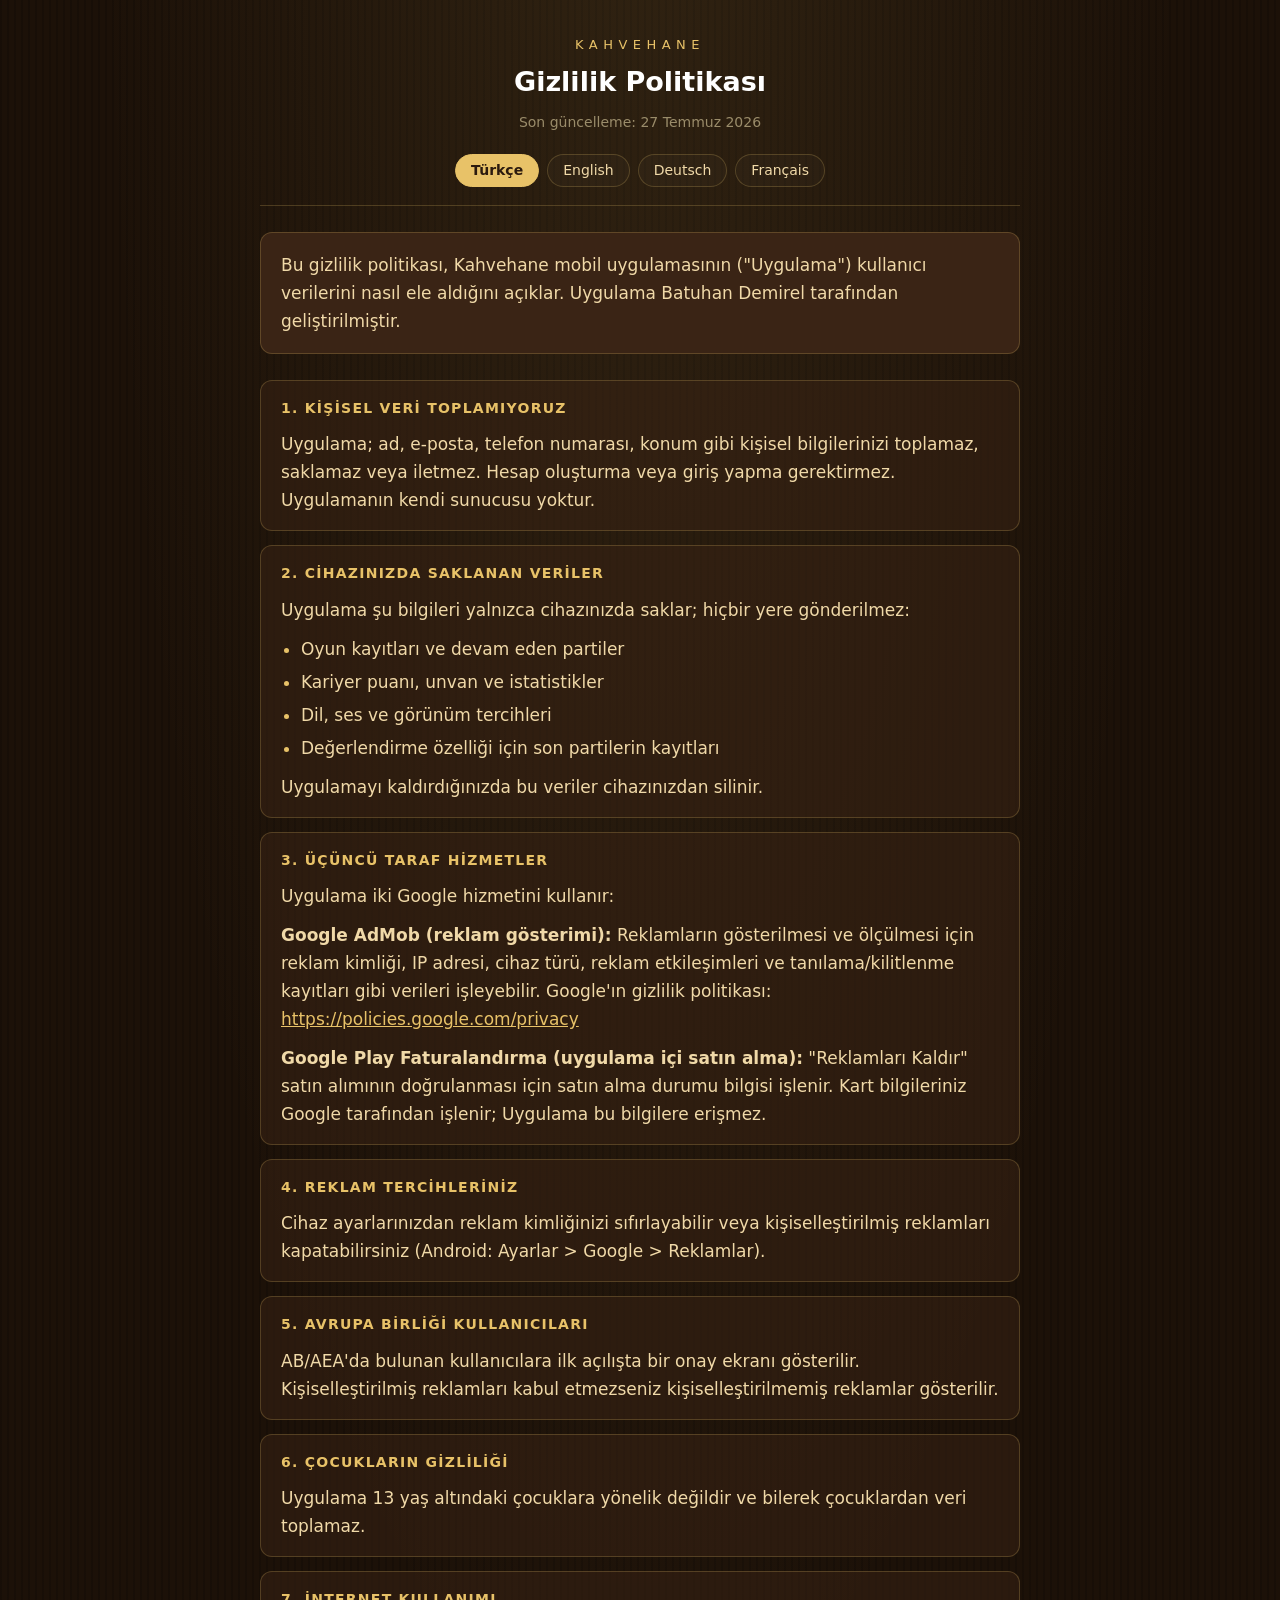
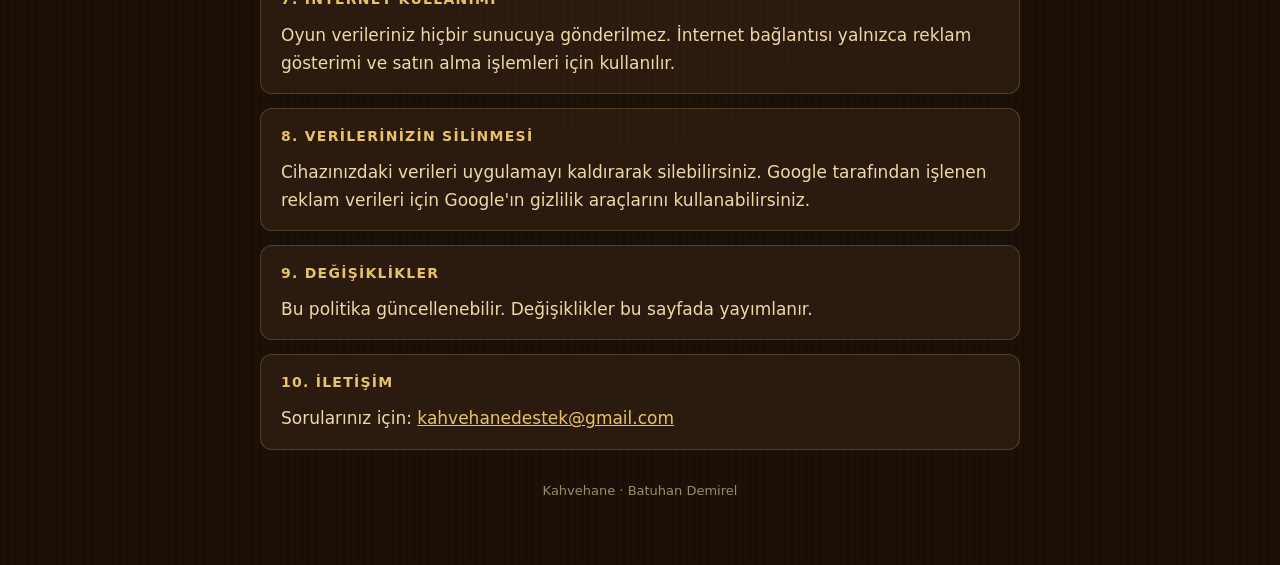
==== gizlilik/index.html @ 95388bab "Add files via upload" ====
<!DOCTYPE html>
<html lang="tr">
<head>
<meta charset="utf-8">
<meta name="viewport" content="width=device-width, initial-scale=1">
<meta name="robots" content="index, follow">
<title>Kahvehane — Gizlilik Politikası</title>
<meta name="description" content="Gizlilik Politikası — Kahvehane">
<link rel="stylesheet" href="style.css">
</head>
<body>
<div class="wrap">
<header>
<p class="brand">Kahvehane</p>
<h1>Gizlilik Politikası</h1>
<p class="updated">Son güncelleme: 27 Temmuz 2026</p>
<nav>
<a href="./" hreflang="tr" aria-current="page">Türkçe</a>
<a href="en/" hreflang="en">English</a>
<a href="de/" hreflang="de">Deutsch</a>
<a href="fr/" hreflang="fr">Français</a>
</nav>
</header>
<main>
<div class="intro"><p>Bu gizlilik politikası, Kahvehane mobil uygulamasının ("Uygulama") kullanıcı verilerini nasıl ele aldığını açıklar. Uygulama Batuhan Demirel tarafından geliştirilmiştir.</p></div>
<section>
<h2>1. KİŞİSEL VERİ TOPLAMIYORUZ</h2>
<p>Uygulama; ad, e-posta, telefon numarası, konum gibi kişisel bilgilerinizi toplamaz, saklamaz veya iletmez. Hesap oluşturma veya giriş yapma gerektirmez. Uygulamanın kendi sunucusu yoktur.</p>
</section>
<section>
<h2>2. CİHAZINIZDA SAKLANAN VERİLER</h2>
<p>Uygulama şu bilgileri yalnızca cihazınızda saklar; hiçbir yere gönderilmez:</p>
<ul>
<li>Oyun kayıtları ve devam eden partiler</li>
<li>Kariyer puanı, unvan ve istatistikler</li>
<li>Dil, ses ve görünüm tercihleri</li>
<li>Değerlendirme özelliği için son partilerin kayıtları</li>
</ul>
<p>Uygulamayı kaldırdığınızda bu veriler cihazınızdan silinir.</p>
</section>
<section>
<h2>3. ÜÇÜNCÜ TARAF HİZMETLER</h2>
<p>Uygulama iki Google hizmetini kullanır:</p>
<p><strong>Google AdMob (reklam gösterimi):</strong> Reklamların gösterilmesi ve ölçülmesi için reklam kimliği, IP adresi, cihaz türü, reklam etkileşimleri ve tanılama/kilitlenme kayıtları gibi verileri işleyebilir. Google'ın gizlilik politikası: <a href="https://policies.google.com/privacy">https://policies.google.com/privacy</a></p>
<p><strong>Google Play Faturalandırma (uygulama içi satın alma):</strong> "Reklamları Kaldır" satın alımının doğrulanması için satın alma durumu bilgisi işlenir. Kart bilgileriniz Google tarafından işlenir; Uygulama bu bilgilere erişmez.</p>
</section>
<section>
<h2>4. REKLAM TERCİHLERİNİZ</h2>
<p>Cihaz ayarlarınızdan reklam kimliğinizi sıfırlayabilir veya kişiselleştirilmiş reklamları kapatabilirsiniz (Android: Ayarlar &gt; Google &gt; Reklamlar).</p>
</section>
<section>
<h2>5. AVRUPA BİRLİĞİ KULLANICILARI</h2>
<p>AB/AEA'da bulunan kullanıcılara ilk açılışta bir onay ekranı gösterilir. Kişiselleştirilmiş reklamları kabul etmezseniz kişiselleştirilmemiş reklamlar gösterilir.</p>
</section>
<section>
<h2>6. ÇOCUKLARIN GİZLİLİĞİ</h2>
<p>Uygulama 13 yaş altındaki çocuklara yönelik değildir ve bilerek çocuklardan veri toplamaz.</p>
</section>
<section>
<h2>7. İNTERNET KULLANIMI</h2>
<p>Oyun verileriniz hiçbir sunucuya gönderilmez. İnternet bağlantısı yalnızca reklam gösterimi ve satın alma işlemleri için kullanılır.</p>
</section>
<section>
<h2>8. VERİLERİNİZİN SİLİNMESİ</h2>
<p>Cihazınızdaki verileri uygulamayı kaldırarak silebilirsiniz. Google tarafından işlenen reklam verileri için Google'ın gizlilik araçlarını kullanabilirsiniz.</p>
</section>
<section>
<h2>9. DEĞİŞİKLİKLER</h2>
<p>Bu politika güncellenebilir. Değişiklikler bu sayfada yayımlanır.</p>
</section>
<section>
<h2>10. İLETİŞİM</h2>
<p>Sorularınız için: <a href="mailto:kahvehanedestek@gmail.com">kahvehanedestek@gmail.com</a></p>
</section>
</main>
<footer>Kahvehane &middot; Batuhan Demirel</footer>
</div>
</body>
</html>
---- gizlilik/style.css ----
/* Kahvehane — gizlilik sayfası. Oyunun paleti: koyu ahşap / krem / altın. */
:root{
--wood-deep:#1c1108;
--wood:#2b1a0e;
--panel:#3a2415;
--gold:#e8c268;
--cream:#f0d9a8;
--muted:#9a8c6a;
--line:rgba(232,194,104,.22);
}
*{box-sizing:border-box}
html{-webkit-text-size-adjust:100%}
body{
margin:0;
padding:0 16px 64px;
background:var(--wood-deep);
background-image:
radial-gradient(ellipse at 50% -10%, rgba(232,194,104,.10), transparent 60%),
repeating-linear-gradient(90deg, rgba(0,0,0,.16) 0 2px, transparent 2px 7px);
color:var(--cream);
font-family:"Segoe UI",system-ui,-apple-system,Roboto,Helvetica,Arial,sans-serif;
font-size:17px;
line-height:1.65;
}
.wrap{max-width:760px;margin:0 auto}
header{padding:34px 0 18px;text-align:center;border-bottom:1px solid var(--line)}
.brand{
font-size:13px;letter-spacing:.42em;text-transform:uppercase;
color:var(--gold);margin:0 0 10px
}
h1{font-size:27px;line-height:1.25;margin:0;color:#fff;font-weight:600}
.updated{margin:12px 0 0;color:var(--muted);font-size:14px}
nav{display:flex;flex-wrap:wrap;gap:8px;justify-content:center;margin:20px 0 0}
nav a{
display:inline-block;padding:7px 15px;border-radius:999px;
border:1px solid var(--line);color:var(--cream);
text-decoration:none;font-size:14px;line-height:1.2;background:rgba(255,255,255,.02)
}
nav a:hover{border-color:var(--gold);color:var(--gold)}
nav a[aria-current="page"]{background:var(--gold);border-color:var(--gold);color:#2b1a0e;font-weight:600}
main{margin:26px 0 0}
.intro{
background:var(--panel);border:1px solid var(--line);border-radius:12px;
padding:18px 20px;margin:0 0 26px
}
.intro p{margin:0}
section{
background:rgba(58,36,21,.55);border:1px solid var(--line);border-radius:12px;
padding:16px 20px;margin:0 0 14px
}
h2{
font-size:14px;letter-spacing:.09em;color:var(--gold);
margin:0 0 10px;font-weight:600;text-transform:uppercase
}
p{margin:0 0 11px}
p:last-child{margin-bottom:0}
ul{margin:0 0 11px;padding-left:20px}
li{margin:0 0 5px}
li::marker{color:var(--gold)}
a{color:var(--gold);overflow-wrap:anywhere}
footer{margin:30px 0 0;text-align:center;color:var(--muted);font-size:13px}
@media (max-width:520px){
body{font-size:16px;padding:0 13px 48px}
h1{font-size:22px}
header{padding:26px 0 14px}
section,.intro{padding:14px 15px}
}
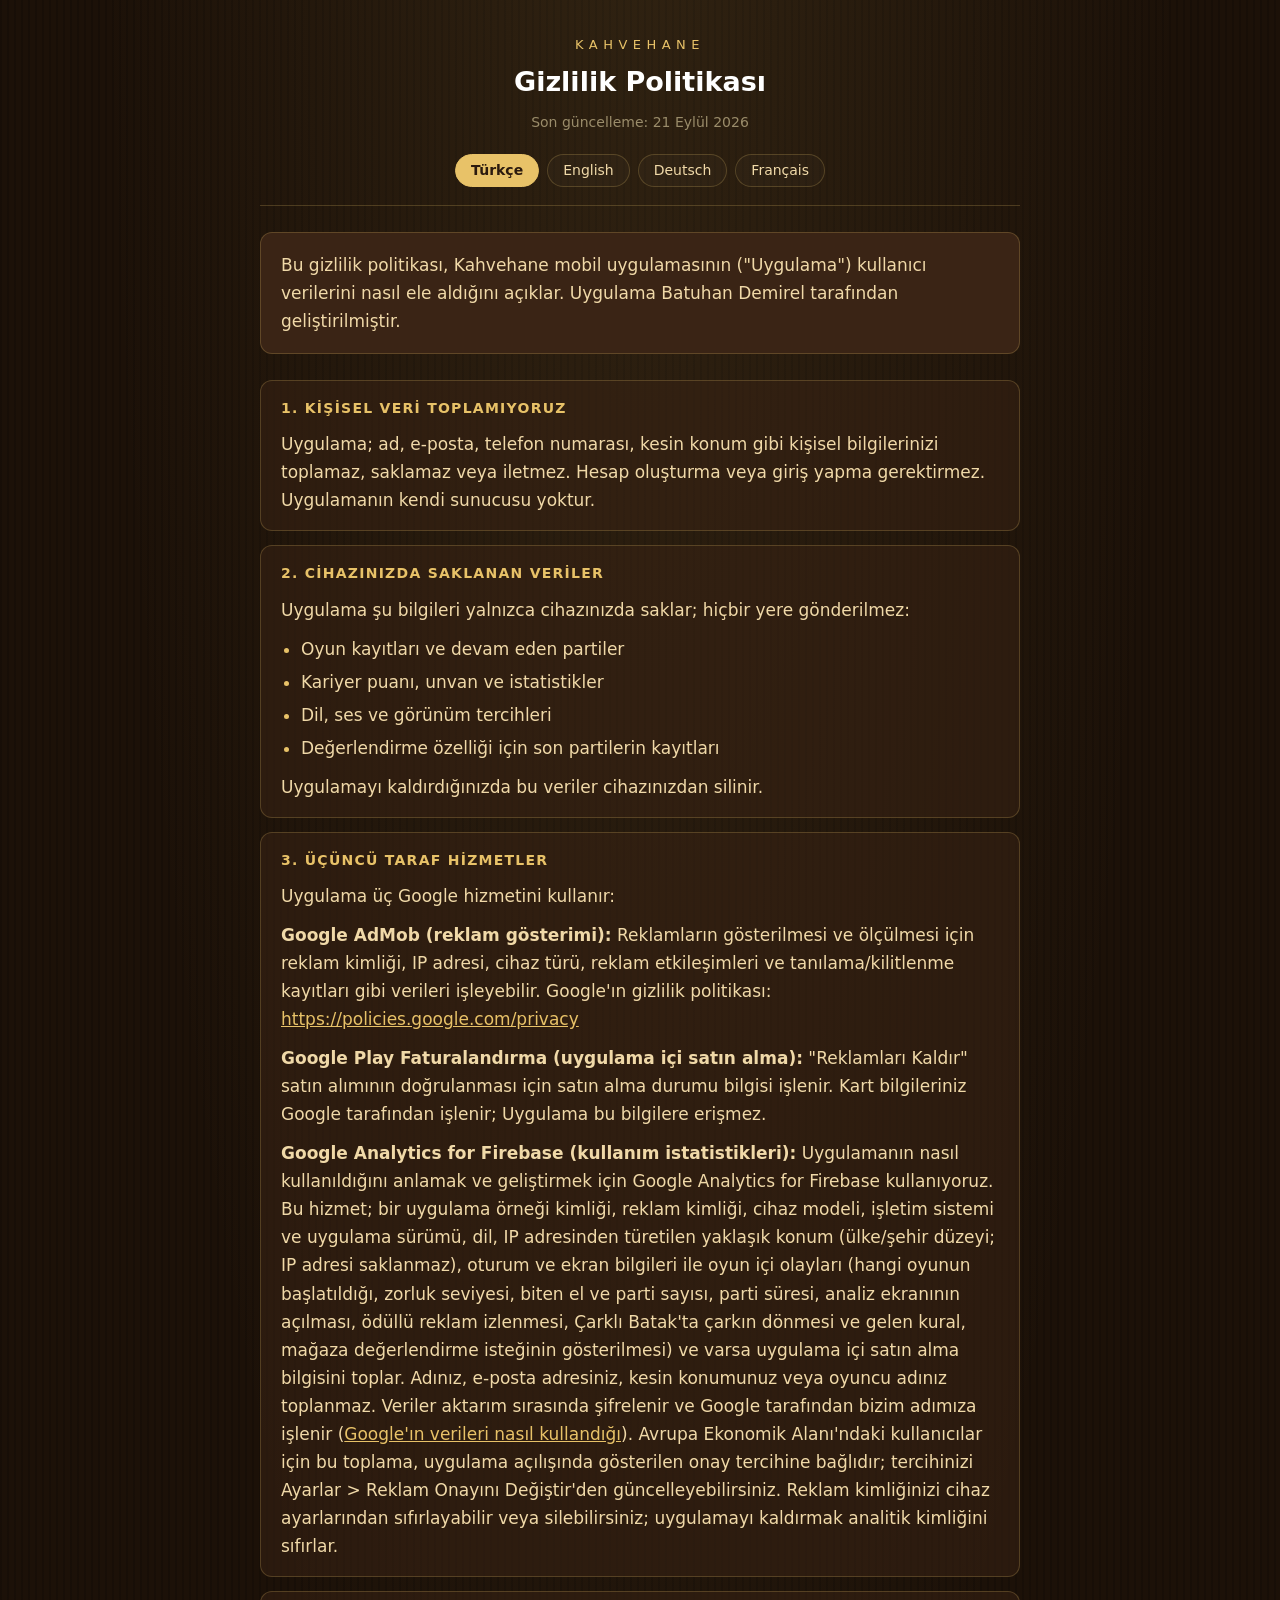
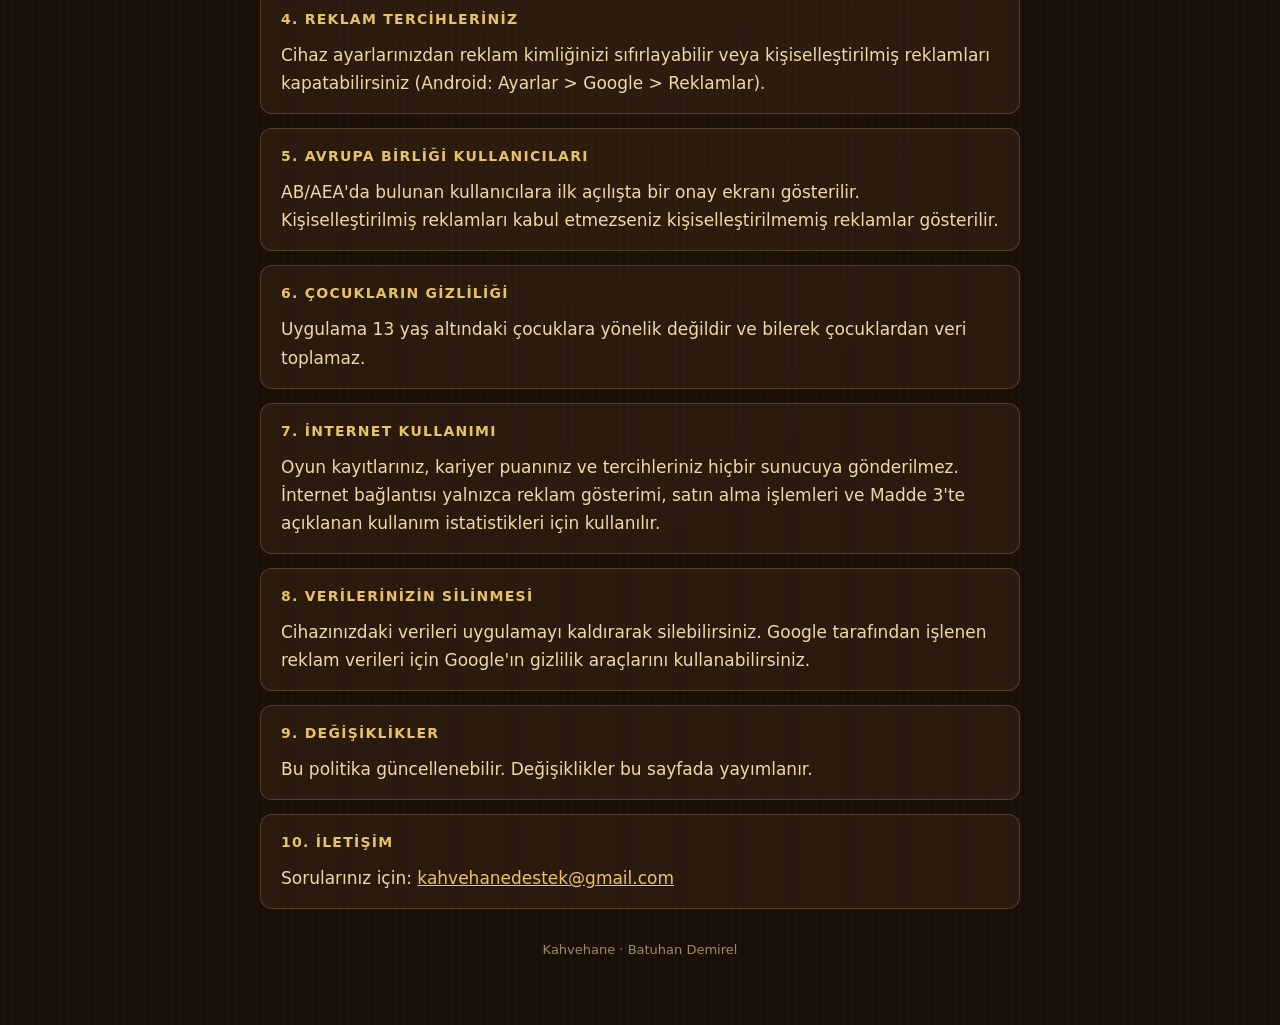
==== commit 9520183b: "Add files via upload" ====
--- a/gizlilik/index.html
+++ b/gizlilik/index.html
@@ -13,7 +13,7 @@
 <header>
 <p class="brand">Kahvehane</p>
 <h1>Gizlilik Politikası</h1>
-<p class="updated">Son güncelleme: 27 Temmuz 2026</p>
+<p class="updated">Son güncelleme: 21 Eylül 2026</p>
 <nav>
 <a href="./" hreflang="tr" aria-current="page">Türkçe</a>
 <a href="en/" hreflang="en">English</a>
@@ -25,7 +25,7 @@
 <div class="intro"><p>Bu gizlilik politikası, Kahvehane mobil uygulamasının ("Uygulama") kullanıcı verilerini nasıl ele aldığını açıklar. Uygulama Batuhan Demirel tarafından geliştirilmiştir.</p></div>
 <section>
 <h2>1. KİŞİSEL VERİ TOPLAMIYORUZ</h2>
-<p>Uygulama; ad, e-posta, telefon numarası, konum gibi kişisel bilgilerinizi toplamaz, saklamaz veya iletmez. Hesap oluşturma veya giriş yapma gerektirmez. Uygulamanın kendi sunucusu yoktur.</p>
+<p>Uygulama; ad, e-posta, telefon numarası, kesin konum gibi kişisel bilgilerinizi toplamaz, saklamaz veya iletmez. Hesap oluşturma veya giriş yapma gerektirmez. Uygulamanın kendi sunucusu yoktur.</p>
 </section>
 <section>
 <h2>2. CİHAZINIZDA SAKLANAN VERİLER</h2>
@@ -40,9 +40,10 @@
 </section>
 <section>
 <h2>3. ÜÇÜNCÜ TARAF HİZMETLER</h2>
-<p>Uygulama iki Google hizmetini kullanır:</p>
+<p>Uygulama üç Google hizmetini kullanır:</p>
 <p><strong>Google AdMob (reklam gösterimi):</strong> Reklamların gösterilmesi ve ölçülmesi için reklam kimliği, IP adresi, cihaz türü, reklam etkileşimleri ve tanılama/kilitlenme kayıtları gibi verileri işleyebilir. Google'ın gizlilik politikası: <a href="https://policies.google.com/privacy">https://policies.google.com/privacy</a></p>
 <p><strong>Google Play Faturalandırma (uygulama içi satın alma):</strong> "Reklamları Kaldır" satın alımının doğrulanması için satın alma durumu bilgisi işlenir. Kart bilgileriniz Google tarafından işlenir; Uygulama bu bilgilere erişmez.</p>
+<p><strong>Google Analytics for Firebase (kullanım istatistikleri):</strong> Uygulamanın nasıl kullanıldığını anlamak ve geliştirmek için Google Analytics for Firebase kullanıyoruz. Bu hizmet; bir uygulama örneği kimliği, reklam kimliği, cihaz modeli, işletim sistemi ve uygulama sürümü, dil, IP adresinden türetilen yaklaşık konum (ülke/şehir düzeyi; IP adresi saklanmaz), oturum ve ekran bilgileri ile oyun içi olayları (hangi oyunun başlatıldığı, zorluk seviyesi, biten el ve parti sayısı, parti süresi, analiz ekranının açılması, ödüllü reklam izlenmesi, Çarklı Batak'ta çarkın dönmesi ve gelen kural, mağaza değerlendirme isteğinin gösterilmesi) ve varsa uygulama içi satın alma bilgisini toplar. Adınız, e-posta adresiniz, kesin konumunuz veya oyuncu adınız toplanmaz. Veriler aktarım sırasında şifrelenir ve Google tarafından bizim adımıza işlenir (<a href="https://policies.google.com/technologies/partner-sites">Google'ın verileri nasıl kullandığı</a>). Avrupa Ekonomik Alanı'ndaki kullanıcılar için bu toplama, uygulama açılışında gösterilen onay tercihine bağlıdır; tercihinizi Ayarlar &gt; Reklam Onayını Değiştir'den güncelleyebilirsiniz. Reklam kimliğinizi cihaz ayarlarından sıfırlayabilir veya silebilirsiniz; uygulamayı kaldırmak analitik kimliğini sıfırlar.</p>
 </section>
 <section>
 <h2>4. REKLAM TERCİHLERİNİZ</h2>
@@ -58,7 +59,7 @@
 </section>
 <section>
 <h2>7. İNTERNET KULLANIMI</h2>
-<p>Oyun verileriniz hiçbir sunucuya gönderilmez. İnternet bağlantısı yalnızca reklam gösterimi ve satın alma işlemleri için kullanılır.</p>
+<p>Oyun kayıtlarınız, kariyer puanınız ve tercihleriniz hiçbir sunucuya gönderilmez. İnternet bağlantısı yalnızca reklam gösterimi, satın alma işlemleri ve Madde 3'te açıklanan kullanım istatistikleri için kullanılır.</p>
 </section>
 <section>
 <h2>8. VERİLERİNİZİN SİLİNMESİ</h2>
